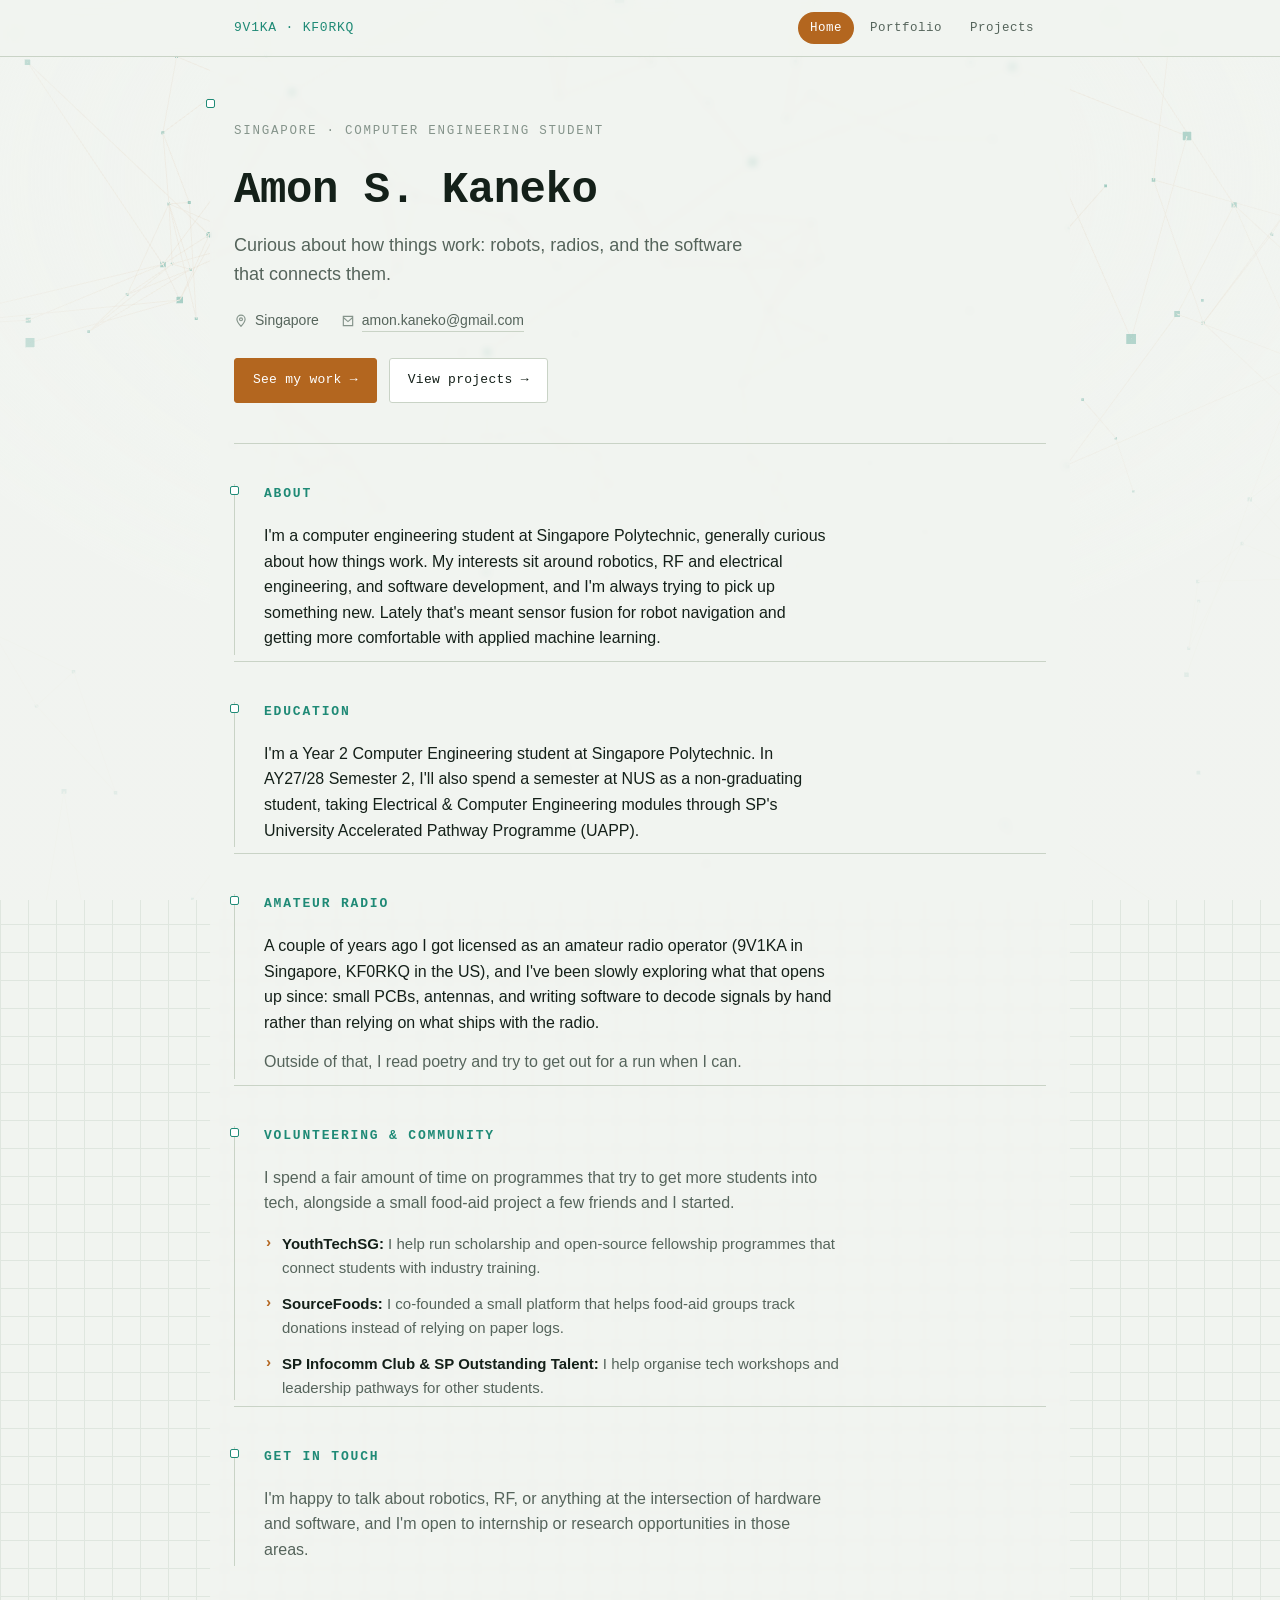
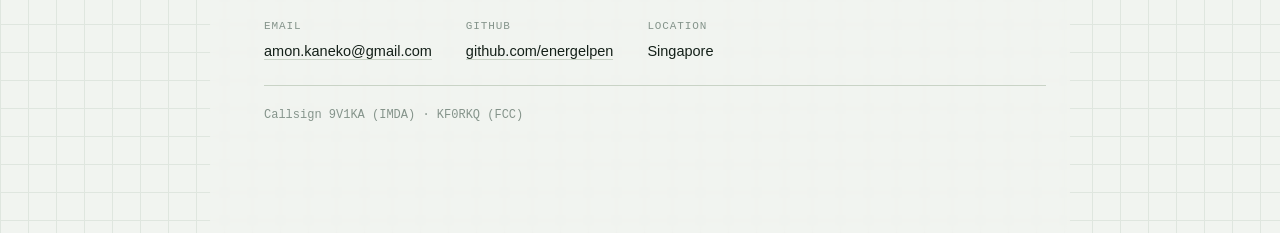
==== index.html @ b1187f6c "added portfolio page" ====
<!doctype html>
<html lang="en">
<head>
<meta charset="utf-8">
<meta name="viewport" content="width=device-width, initial-scale=1">
<title>Amon S. Kaneko</title>
<meta name="description" content="Amon S. Kaneko — computer engineering student interested in robotics, RF, and software development.">
<link rel="icon" type="image/svg+xml" href="data:image/svg+xml,%3Csvg xmlns='http://www.w3.org/2000/svg' viewBox='0 0 100 100'%3E%3Crect width='100' height='100' rx='16' fill='%230b1210'/%3E%3Ctext x='50' y='68' font-family='monospace' font-size='50' font-weight='700' fill='%23e0993f' text-anchor='middle'%3EAK%3C/text%3E%3C/svg%3E">
<link rel="stylesheet" href="css/style.css">
</head>
<body>

<canvas id="bg-canvas" aria-hidden="true"></canvas>
<div class="vignette" aria-hidden="true"></div>

<div class="app">
  <div class="topbar">
    <div class="topbar-inner">
      <a class="callsign" href="index.html">9V1KA &middot; KF0RKQ</a>
      <nav class="topnav">
        <a href="index.html">Home</a>
        <a href="portfolio.html">Portfolio</a>
        <a href="projects.html">Projects</a>
      </nav>
    </div>
  </div>

  <main class="wrap glass">
    <header class="hero reveal" style="--d:0">
      <p class="eyebrow">Singapore &middot; Computer Engineering Student</p>
      <h1>Amon S. Kaneko</h1>
      <p class="role">Curious about how things work: robots, radios, and the software that connects them.</p>
      <div class="hero-meta">
        <span class="meta-item">
          <svg viewBox="0 0 24 24" fill="none" stroke="currentColor" stroke-width="2"><path d="M12 21s7-7.2 7-12a7 7 0 1 0-14 0c0 4.8 7 12 7 12Z"/><circle cx="12" cy="9" r="2.5"/></svg>
          Singapore
        </span>
        <span class="meta-item">
          <svg viewBox="0 0 24 24" fill="none" stroke="currentColor" stroke-width="2"><path d="M4 4h16v16H4z"/><path d="m4 6 8 7 8-7"/></svg>
          <a href="mailto:amon.kaneko@gmail.com">amon.kaneko@gmail.com</a>
        </span>
      </div>
      <div class="cta-row">
        <a class="cta primary" href="portfolio.html">See my work &rarr;</a>
        <a class="cta" href="projects.html">View projects &rarr;</a>
      </div>
    </header>

    <section class="block reveal" style="--d:0">
      <span class="pad"></span>
      <h2>About</h2>
      <p class="lede">I'm a computer engineering student at Singapore Polytechnic, generally curious about how things work. My interests sit around robotics, RF and electrical engineering, and software development, and I'm always trying to pick up something new. Lately that's meant sensor fusion for robot navigation and getting more comfortable with applied machine learning.</p>
    </section>

    <section class="block reveal" style="--d:0">
      <span class="pad"></span>
      <h2>Education</h2>
      <p class="lede">I'm a Year 2 Computer Engineering student at Singapore Polytechnic. In AY27/28 Semester 2, I'll also spend a semester at NUS as a non-graduating student, taking Electrical &amp; Computer Engineering modules through SP's University Accelerated Pathway Programme (UAPP).</p>
    </section>

    <section class="block reveal" style="--d:0">
      <span class="pad"></span>
      <h2>Amateur Radio</h2>
      <p class="lede">A couple of years ago I got licensed as an amateur radio operator (9V1KA in Singapore, KF0RKQ in the US), and I've been slowly exploring what that opens up since: small PCBs, antennas, and writing software to decode signals by hand rather than relying on what ships with the radio.</p>
      <p class="lede muted">Outside of that, I read poetry and try to get out for a run when I can.</p>
    </section>

    <section class="block reveal" style="--d:0">
      <span class="pad"></span>
      <h2>Volunteering &amp; Community</h2>
      <p class="lede muted">I spend a fair amount of time on programmes that try to get more students into tech, alongside a small food-aid project a few friends and I started.</p>
      <ul class="plain-list" style="margin-top:16px;">
        <li><strong>YouthTechSG:</strong> I help run scholarship and open-source fellowship programmes that connect students with industry training.</li>
        <li><strong>SourceFoods:</strong> I co-founded a small platform that helps food-aid groups track donations instead of relying on paper logs.</li>
        <li><strong>SP Infocomm Club &amp; SP Outstanding Talent:</strong> I help organise tech workshops and leadership pathways for other students.</li>
      </ul>
    </section>

    <section class="block reveal" style="--d:0">
      <span class="pad"></span>
      <h2>Get in Touch</h2>
      <p class="lede muted">I'm happy to talk about robotics, RF, or anything at the intersection of hardware and software, and I'm open to internship or research opportunities in those areas.</p>
    </section>

    <footer class="contact reveal" style="--d:0">
      <span class="pad"></span>
      <div class="contact-grid">
        <div class="contact-item">
          <span class="label">Email</span>
          <a href="mailto:amon.kaneko@gmail.com">amon.kaneko@gmail.com</a>
        </div>
        <div class="contact-item">
          <span class="label">GitHub</span>
          <a href="https://github.com/energelpen" target="_blank" rel="noopener">github.com/energelpen</a>
        </div>
        <div class="contact-item">
          <span class="label">Location</span>
          Singapore
        </div>
      </div>
      <p class="sign-off">Callsign 9V1KA (IMDA) &middot; KF0RKQ (FCC)</p>
    </footer>
  </main>
</div>

<script src="js/three.min.js"></script>
<script src="js/site.js"></script>
</body>
</html>
---- css/style.css ----
:root {
  --bg: #f1f4f0;
  --bg-grid: #dfe6df;
  --surface: #ffffff;
  --surface-2: #e8ede6;
  --line: #c9d3c6;
  --ink: #142019;
  --muted: #55645b;
  --faint: #85948b;
  --accent: #b3661f;
  --accent-ink: #ffffff;
  --signal: #1f8a76;
  --radius: 3px;
  --mono: ui-monospace, "Cascadia Mono", "Segoe UI Mono", Consolas, "Liberation Mono", Menlo, monospace;
  --sans: -apple-system, BlinkMacSystemFont, "Segoe UI", Roboto, Helvetica, Arial, sans-serif;
}

@media (prefers-color-scheme: dark) {
  :root:not([data-theme="light"]) {
    --bg: #0b1210;
    --bg-grid: #101a16;
    --surface: #121b17;
    --surface-2: #16211c;
    --line: #24352c;
    --ink: #edf2ee;
    --muted: #9bb0a5;
    --faint: #5f7368;
    --accent: #e0993f;
    --accent-ink: #14100a;
    --signal: #5fe0c4;
  }
}

:root[data-theme="dark"] {
  --bg: #0b1210;
  --bg-grid: #101a16;
  --surface: #121b17;
  --surface-2: #16211c;
  --line: #24352c;
  --ink: #edf2ee;
  --muted: #9bb0a5;
  --faint: #5f7368;
  --accent: #e0993f;
  --accent-ink: #14100a;
  --signal: #5fe0c4;
}

* { box-sizing: border-box; }
html, body { height: 100%; }

body {
  margin: 0;
  background:
    linear-gradient(var(--bg-grid) 1px, transparent 1px) 0 0 / 100% 28px,
    linear-gradient(90deg, var(--bg-grid) 1px, transparent 1px) 0 0 / 28px 100%,
    var(--bg);
  color: var(--ink);
  font-family: var(--sans);
  font-size: 16px;
  line-height: 1.6;
  -webkit-font-smoothing: antialiased;
  overflow-x: hidden;
}

a { color: inherit; }
a:focus-visible, button:focus-visible { outline: 2px solid var(--signal); outline-offset: 2px; }

#bg-canvas {
  position: fixed; inset: 0; width: 100%; height: 100%;
  z-index: 0; display: block; pointer-events: none;
}
.vignette {
  position: fixed; inset: 0; z-index: 1; pointer-events: none;
  background: radial-gradient(ellipse 70% 60% at 50% 20%, transparent 0%, var(--bg) 92%);
  opacity: 0.9;
}

.app { position: relative; z-index: 2; }
.wrap { max-width: 860px; margin: 0 auto; padding: 0 24px 96px; }

.glass {
  background: color-mix(in srgb, var(--bg) 78%, transparent);
  backdrop-filter: blur(3px);
  -webkit-backdrop-filter: blur(3px);
}

/* ---- top bar ---- */
.topbar {
  position: sticky; top: 0; z-index: 20;
  background: color-mix(in srgb, var(--bg) 88%, transparent);
  backdrop-filter: blur(6px);
  border-bottom: 1px solid var(--line);
}
.topbar-inner {
  max-width: 860px; margin: 0 auto; padding: 12px 24px;
  display: flex; align-items: center; justify-content: space-between; gap: 16px;
}
.callsign {
  font-family: var(--mono); font-size: 13px; letter-spacing: 0.06em;
  color: var(--signal); white-space: nowrap; text-decoration: none;
}
.topnav { display: flex; gap: 4px; flex-wrap: wrap; font-family: var(--mono); font-size: 12.5px; letter-spacing: 0.04em; }
.topnav a {
  color: var(--muted); text-decoration: none;
  padding: 6px 12px; border-radius: 999px;
}
.topnav a:hover { color: var(--ink); }
.topnav a.active { color: var(--accent-ink); background: var(--accent); }

/* ---- scroll reveal ---- */
.reveal {
  opacity: 0; transform: translateY(22px);
  transition: opacity .7s cubic-bezier(.2,.7,.2,1), transform .7s cubic-bezier(.2,.7,.2,1);
  transition-delay: calc(var(--d, 0) * 70ms);
}
.reveal.is-in { opacity: 1; transform: none; }
@media (prefers-reduced-motion: reduce) {
  .reveal { transition: none; opacity: 1; transform: none; }
}

/* ---- hero ---- */
.hero { padding: 64px 0 40px; border-bottom: 1px solid var(--line); }
.eyebrow {
  font-family: var(--mono); font-size: 12.5px; letter-spacing: 0.14em; text-transform: uppercase;
  color: var(--faint); margin: 0 0 14px;
}
h1 {
  font-family: var(--mono); font-weight: 700; font-size: clamp(30px, 5vw, 44px);
  letter-spacing: -0.01em; margin: 0 0 6px; text-wrap: balance;
}
.role { font-size: 18px; color: var(--muted); margin: 0 0 20px; max-width: 52ch; }

.hero-meta { display: flex; flex-wrap: wrap; gap: 10px 22px; align-items: center; margin-bottom: 8px; }
.meta-item { font-size: 14px; color: var(--muted); display: flex; align-items: center; gap: 7px; }
.meta-item svg { width: 14px; height: 14px; flex: none; color: var(--faint); }
.meta-item a { text-decoration: none; border-bottom: 1px solid var(--line); }
.meta-item a:hover { border-color: var(--accent); color: var(--accent); }

.cta-row { display: flex; flex-wrap: wrap; gap: 12px; margin-top: 26px; }
.cta {
  font-family: var(--mono); font-size: 13px; letter-spacing: 0.02em; text-decoration: none;
  padding: 11px 18px; border-radius: var(--radius); border: 1px solid var(--line); cursor: pointer;
  background: var(--surface); color: var(--ink); transition: border-color .2s, color .2s, background .2s;
  display: inline-block;
}
.cta.primary { background: var(--accent); border-color: var(--accent); color: var(--accent-ink); }
.cta:hover { border-color: var(--signal); color: var(--signal); }
.cta.primary:hover { color: var(--accent-ink); background: color-mix(in srgb, var(--accent) 85%, black); border-color: var(--accent); }

/* ---- signal spine sections ---- */
section.block { position: relative; padding: 40px 0 6px 30px; }
section.block + section.block { border-top: 1px solid var(--line); }
section.block::before {
  content: ""; position: absolute; left: 0; top: 40px; bottom: 6px; width: 1px;
  background: var(--line);
}
.pad {
  position: absolute; left: -4px; top: 42px; width: 9px; height: 9px;
  border-radius: 2px; background: var(--surface); border: 1.5px solid var(--signal);
}
h2 {
  font-family: var(--mono); font-size: 13px; letter-spacing: 0.14em; text-transform: uppercase;
  color: var(--signal); margin: 0 0 18px;
}
.lede { font-size: 16px; color: var(--ink); max-width: 64ch; margin: 0 0 4px; }
.lede + .lede { margin-top: 14px; }
.lede.muted { color: var(--muted); }

/* ---- simple lists (volunteering, etc) ---- */
ul.plain-list { margin: 0; padding: 0; list-style: none; max-width: 66ch; }
ul.plain-list li {
  position: relative; padding-left: 18px; margin-bottom: 12px; font-size: 15px; color: var(--muted);
}
ul.plain-list li::before {
  content: "\203a"; position: absolute; left: 0; color: var(--accent); font-family: var(--mono); font-weight: 700;
}
ul.plain-list li strong { color: var(--ink); font-weight: 600; }
ul.plain-list li:last-child { margin-bottom: 0; }

/* ---- entries (experience / leadership) ---- */
.entry { margin-bottom: 28px; }
.entry:last-child { margin-bottom: 8px; }
.entry-head {
  display: flex; justify-content: space-between; align-items: baseline; gap: 16px; flex-wrap: wrap;
  margin-bottom: 4px;
}
.entry-role { font-weight: 700; font-size: 16px; }
.entry-org { color: var(--muted); font-weight: 400; }
.entry-date {
  font-family: var(--mono); font-size: 12.5px; color: var(--faint);
  white-space: nowrap; font-variant-numeric: tabular-nums;
}
.entry-loc { font-family: var(--mono); font-size: 12px; color: var(--faint); margin-bottom: 10px; }
ul.bullets { margin: 0; padding: 0; list-style: none; }
ul.bullets li { position: relative; padding-left: 18px; margin-bottom: 7px; color: var(--muted); font-size: 15px; }
ul.bullets li::before {
  content: "\203a"; position: absolute; left: 0; color: var(--accent); font-family: var(--mono); font-weight: 700;
}
ul.bullets li:last-child { margin-bottom: 0; }

/* ---- education ---- */
.edu-card {
  background: var(--surface); border: 1px solid var(--line); border-radius: var(--radius);
  padding: 18px 20px; margin-bottom: 16px;
}
.edu-top { display: flex; justify-content: space-between; gap: 16px; flex-wrap: wrap; margin-bottom: 6px; }
.edu-name { font-weight: 700; font-size: 15.5px; }
.edu-program { color: var(--muted); font-size: 14.5px; }
.edu-gpa { font-family: var(--mono); font-size: 12.5px; color: var(--signal); font-variant-numeric: tabular-nums; }
.honors { display: flex; flex-wrap: wrap; gap: 7px; margin-top: 10px; }
.honor {
  font-family: var(--mono); font-size: 11px; letter-spacing: 0.03em;
  background: var(--surface-2); color: var(--muted); border-radius: 999px; padding: 4px 10px;
}
.edu-note { font-size: 14px; color: var(--muted); margin-top: 10px; }

/* ---- skills ---- */
.skill-grid { display: grid; grid-template-columns: repeat(2, 1fr); gap: 22px 32px; }
@media (max-width: 640px) { .skill-grid { grid-template-columns: 1fr; } }
.skill-cat-label {
  font-family: var(--mono); font-size: 11.5px; letter-spacing: 0.1em; text-transform: uppercase;
  color: var(--faint); margin-bottom: 10px;
}
.skill-tags { display: flex; flex-wrap: wrap; gap: 7px; }
.skill-tag {
  font-size: 13.5px; color: var(--ink); background: var(--surface); border: 1px solid var(--line);
  border-radius: var(--radius); padding: 5px 10px;
}
.spoken-row { margin-top: 26px; padding-top: 22px; border-top: 1px solid var(--line); }

/* ---- licenses ---- */
.lic { display: flex; justify-content: space-between; gap: 16px; flex-wrap: wrap; padding: 14px 0; }
.lic + .lic { border-top: 1px solid var(--line); }
.lic-name { font-weight: 600; font-size: 15px; }
.lic-issuer { color: var(--muted); font-size: 13.5px; }
.lic-dates { font-family: var(--mono); font-size: 12.5px; color: var(--faint); text-align: right; white-space: nowrap; }

/* ---- footer ---- */
footer.contact { padding: 40px 0 0 30px; margin-top: 6px; }
.contact-grid { display: flex; flex-wrap: wrap; gap: 22px 34px; margin-bottom: 22px; }
.contact-item { font-size: 14.5px; }
.contact-item .label { font-family: var(--mono); font-size: 11px; letter-spacing: 0.08em; text-transform: uppercase; color: var(--faint); display: block; margin-bottom: 4px; }
.contact-item a { text-decoration: none; border-bottom: 1px solid var(--line); }
.contact-item a:hover { border-color: var(--accent); color: var(--accent); }
.sign-off { font-family: var(--mono); font-size: 12px; color: var(--faint); padding-top: 20px; border-top: 1px solid var(--line); }

/* ---- projects page ---- */
.projects-intro { padding: 56px 0 8px; }
.project-list { display: flex; flex-direction: column; gap: 28px; padding-bottom: 60px; }
.project-card {
  background: var(--surface); border: 1px solid var(--line); border-radius: 6px; padding: 26px 26px 24px;
}
.project-head { display: flex; justify-content: space-between; gap: 16px; flex-wrap: wrap; margin-bottom: 6px; }
.project-title { font-family: var(--mono); font-size: 17px; font-weight: 700; margin: 0; line-height: 1.35; }
.project-status {
  font-family: var(--mono); font-size: 10.5px; letter-spacing: 0.08em; text-transform: uppercase;
  padding: 4px 9px; border-radius: 999px; height: fit-content; white-space: nowrap;
}
.project-status.live { color: var(--signal); border: 1px solid var(--signal); }
.project-status.progress { color: var(--faint); border: 1px solid var(--line); }
.project-context { font-family: var(--mono); font-size: 12px; color: var(--faint); margin-bottom: 16px; }
.project-desc { font-size: 15px; color: var(--muted); max-width: 68ch; margin: 0 0 18px; }
.tag-row { display: flex; flex-wrap: wrap; gap: 7px; margin-bottom: 20px; }
.link-row { display: flex; flex-wrap: wrap; gap: 10px; margin-bottom: 20px; }
.plink {
  display: inline-flex; align-items: center; gap: 7px; font-family: var(--mono); font-size: 12.5px;
  text-decoration: none; padding: 8px 13px; border-radius: var(--radius); border: 1px solid var(--line);
  color: var(--ink);
}
.plink svg { width: 13px; height: 13px; }
.plink:hover { border-color: var(--signal); color: var(--signal); }
.plink.disabled { color: var(--faint); cursor: default; opacity: .7; }
.plink.disabled:hover { border-color: var(--line); color: var(--faint); }

.shot-row { display: flex; flex-wrap: wrap; gap: 16px; }
.shot {
  display: flex; flex-direction: column;
  flex: 1 1 320px; max-width: 420px;
  border-radius: var(--radius); overflow: hidden;
  background: var(--surface-2); border: 1px solid var(--line);
}
.shot .media { aspect-ratio: 16 / 10; min-height: 0; }
.shot .media img { width: 100%; height: 100%; object-fit: contain; display: block; cursor: zoom-in; }
.shot .media video { width: 100%; height: 100%; object-fit: contain; display: block; }
.shot figcaption {
  font-family: var(--mono); font-size: 11px; color: var(--faint);
  padding: 8px 10px; border-top: 1px solid var(--line); background: var(--surface);
}

.projects-note { font-size: 14px; color: var(--muted); padding: 0 0 60px 30px; }
.projects-note a { border-bottom: 1px solid var(--line); text-decoration: none; }
.projects-note a:hover { border-color: var(--accent); color: var(--accent); }

/* ---- lightbox ---- */
#lightbox {
  position: fixed; inset: 0; z-index: 100; display: none;
  align-items: center; justify-content: center; padding: 56px 24px;
  background: color-mix(in srgb, black 80%, var(--bg));
}
#lightbox.open { display: flex; }
#lightbox img {
  max-width: 92vw; max-height: 82vh; object-fit: contain;
  border-radius: 4px; box-shadow: 0 20px 60px rgba(0,0,0,.5);
}
#lightbox .lb-close {
  position: absolute; top: 18px; right: 22px; width: 40px; height: 40px;
  border-radius: 50%; border: 1px solid var(--line); background: var(--surface); color: var(--ink);
  display: flex; align-items: center; justify-content: center; cursor: pointer; padding: 0;
}
#lightbox .lb-close svg { width: 18px; height: 18px; }
#lightbox .lb-caption {
  position: absolute; bottom: 24px; left: 50%; transform: translateX(-50%);
  font-family: var(--mono); font-size: 12.5px; color: var(--muted);
  background: var(--surface); border: 1px solid var(--line); padding: 7px 14px; border-radius: 999px;
  max-width: 90vw; text-align: center;
}
@media (prefers-reduced-motion: no-preference) {
  #lightbox img { animation: lb-in .18s ease; }
}
@keyframes lb-in { from { opacity: 0; transform: scale(.97); } to { opacity: 1; transform: none; } }
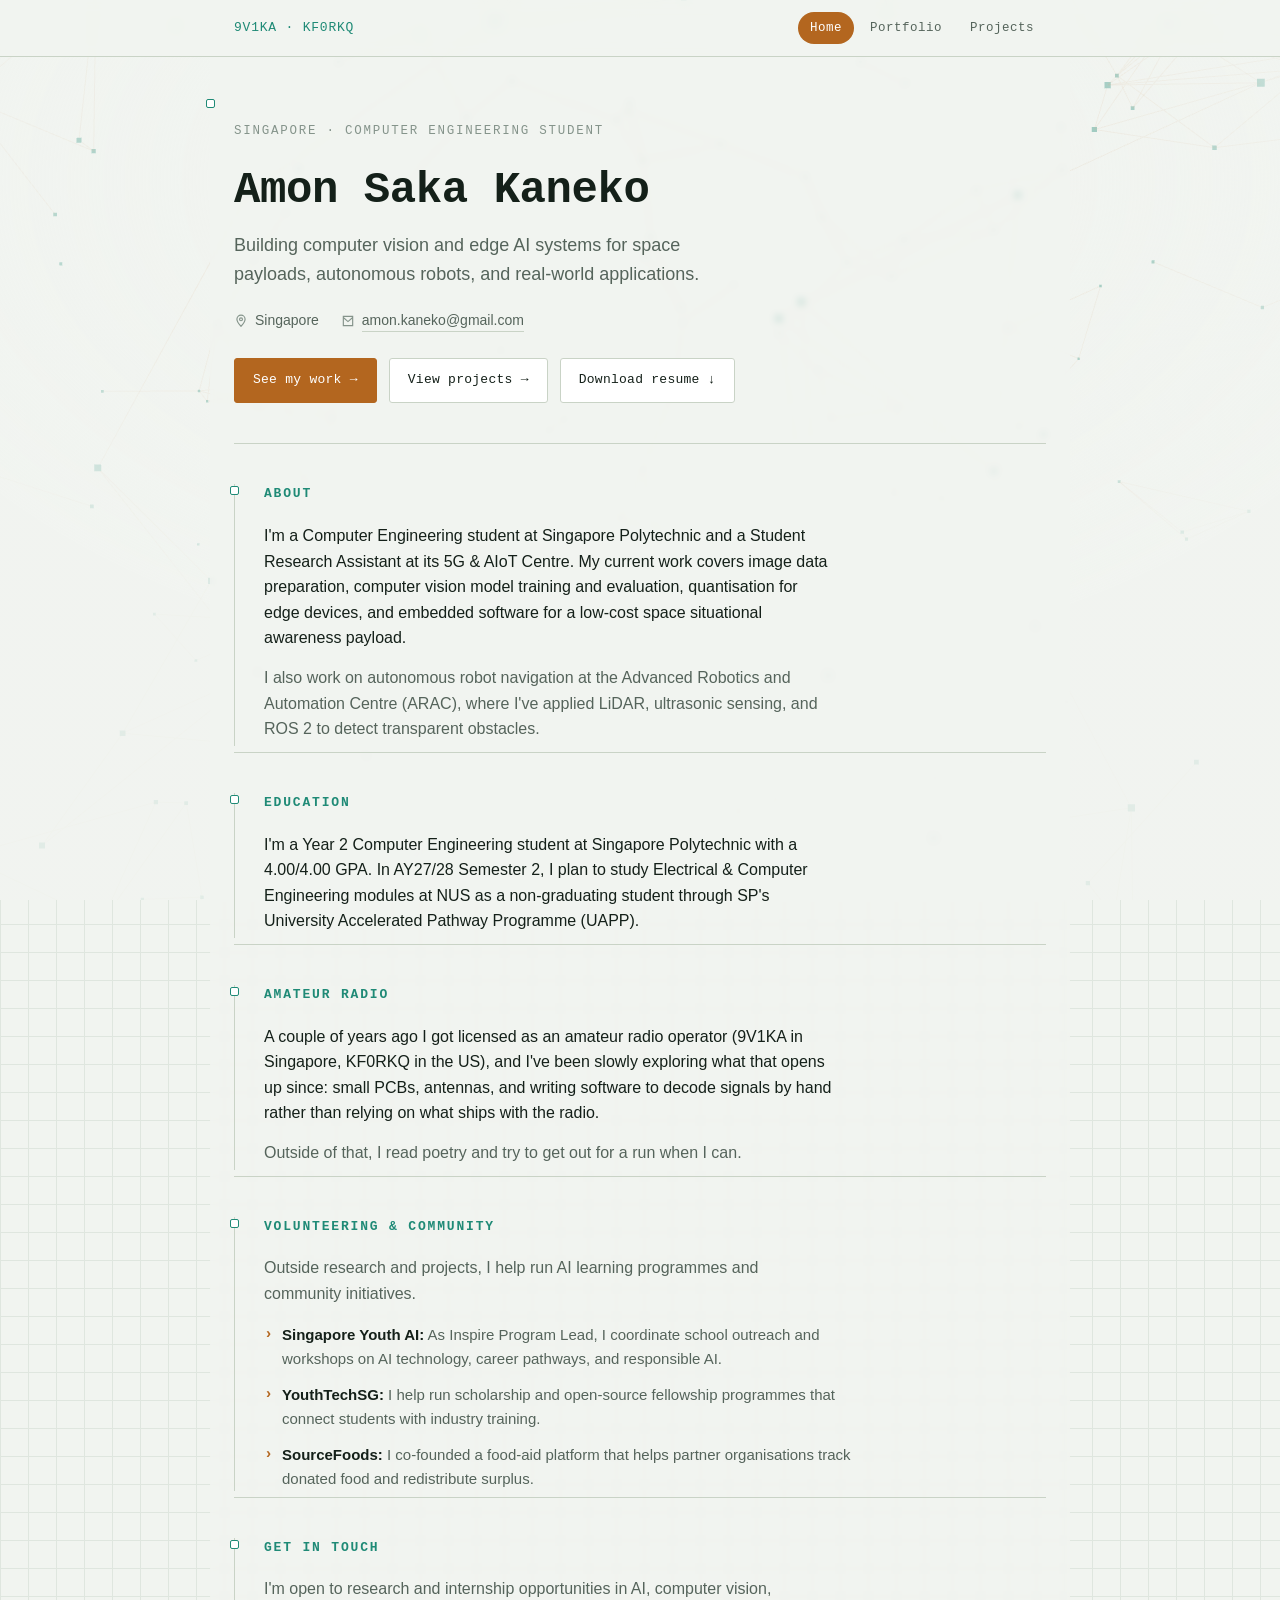
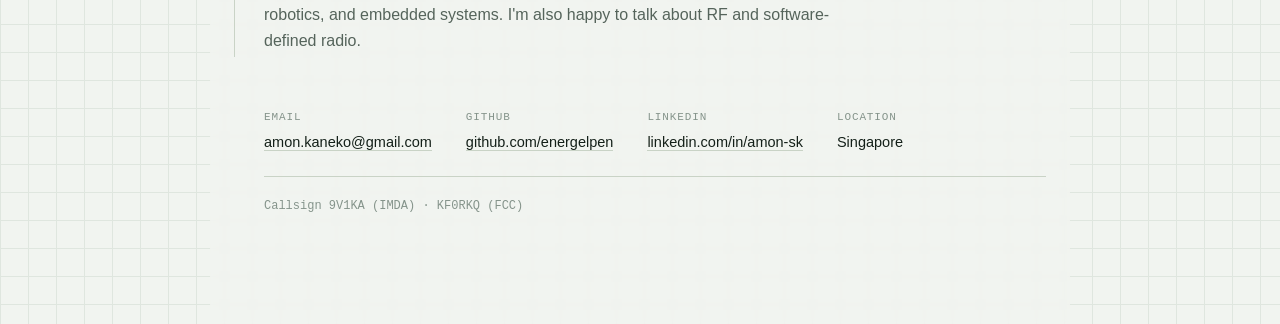
==== commit 07a387ea: "Refresh AI portfolio and resume" ====
--- a/index.html
+++ b/index.html
@@ -3,8 +3,8 @@
 <head>
 <meta charset="utf-8">
 <meta name="viewport" content="width=device-width, initial-scale=1">
-<title>Amon S. Kaneko</title>
-<meta name="description" content="Amon S. Kaneko — computer engineering student interested in robotics, RF, and software development.">
+<title>Amon Saka Kaneko</title>
+<meta name="description" content="Amon Saka Kaneko — computer engineering student and research assistant working in AI, computer vision, robotics, and edge computing.">
 <link rel="icon" type="image/svg+xml" href="data:image/svg+xml,%3Csvg xmlns='http://www.w3.org/2000/svg' viewBox='0 0 100 100'%3E%3Crect width='100' height='100' rx='16' fill='%230b1210'/%3E%3Ctext x='50' y='68' font-family='monospace' font-size='50' font-weight='700' fill='%23e0993f' text-anchor='middle'%3EAK%3C/text%3E%3C/svg%3E">
 <link rel="stylesheet" href="css/style.css">
 </head>
@@ -28,8 +28,8 @@
   <main class="wrap glass">
     <header class="hero reveal" style="--d:0">
       <p class="eyebrow">Singapore &middot; Computer Engineering Student</p>
-      <h1>Amon S. Kaneko</h1>
-      <p class="role">Curious about how things work: robots, radios, and the software that connects them.</p>
+      <h1>Amon Saka Kaneko</h1>
+      <p class="role">Building computer vision and edge AI systems for space payloads, autonomous robots, and real-world applications.</p>
       <div class="hero-meta">
         <span class="meta-item">
           <svg viewBox="0 0 24 24" fill="none" stroke="currentColor" stroke-width="2"><path d="M12 21s7-7.2 7-12a7 7 0 1 0-14 0c0 4.8 7 12 7 12Z"/><circle cx="12" cy="9" r="2.5"/></svg>
@@ -43,19 +43,21 @@
       <div class="cta-row">
         <a class="cta primary" href="portfolio.html">See my work &rarr;</a>
         <a class="cta" href="projects.html">View projects &rarr;</a>
+        <a class="cta" href="Amon_Saka_Kaneko_Resume.pdf" download>Download resume &darr;</a>
       </div>
     </header>
 
     <section class="block reveal" style="--d:0">
       <span class="pad"></span>
       <h2>About</h2>
-      <p class="lede">I'm a computer engineering student at Singapore Polytechnic, generally curious about how things work. My interests sit around robotics, RF and electrical engineering, and software development, and I'm always trying to pick up something new. Lately that's meant sensor fusion for robot navigation and getting more comfortable with applied machine learning.</p>
+      <p class="lede">I'm a Computer Engineering student at Singapore Polytechnic and a Student Research Assistant at its 5G &amp; AIoT Centre. My current work covers image data preparation, computer vision model training and evaluation, quantisation for edge devices, and embedded software for a low-cost space situational awareness payload.</p>
+      <p class="lede muted">I also work on autonomous robot navigation at the Advanced Robotics and Automation Centre (ARAC), where I've applied LiDAR, ultrasonic sensing, and ROS 2 to detect transparent obstacles.</p>
     </section>
 
     <section class="block reveal" style="--d:0">
       <span class="pad"></span>
       <h2>Education</h2>
-      <p class="lede">I'm a Year 2 Computer Engineering student at Singapore Polytechnic. In AY27/28 Semester 2, I'll also spend a semester at NUS as a non-graduating student, taking Electrical &amp; Computer Engineering modules through SP's University Accelerated Pathway Programme (UAPP).</p>
+      <p class="lede">I'm a Year 2 Computer Engineering student at Singapore Polytechnic with a 4.00/4.00 GPA. In AY27/28 Semester 2, I plan to study Electrical &amp; Computer Engineering modules at NUS as a non-graduating student through SP's University Accelerated Pathway Programme (UAPP).</p>
     </section>
 
     <section class="block reveal" style="--d:0">
@@ -68,18 +70,18 @@
     <section class="block reveal" style="--d:0">
       <span class="pad"></span>
       <h2>Volunteering &amp; Community</h2>
-      <p class="lede muted">I spend a fair amount of time on programmes that try to get more students into tech, alongside a small food-aid project a few friends and I started.</p>
+      <p class="lede muted">Outside research and projects, I help run AI learning programmes and community initiatives.</p>
       <ul class="plain-list" style="margin-top:16px;">
+        <li><strong>Singapore Youth AI:</strong> As Inspire Program Lead, I coordinate school outreach and workshops on AI technology, career pathways, and responsible AI.</li>
         <li><strong>YouthTechSG:</strong> I help run scholarship and open-source fellowship programmes that connect students with industry training.</li>
-        <li><strong>SourceFoods:</strong> I co-founded a small platform that helps food-aid groups track donations instead of relying on paper logs.</li>
-        <li><strong>SP Infocomm Club &amp; SP Outstanding Talent:</strong> I help organise tech workshops and leadership pathways for other students.</li>
+        <li><strong>SourceFoods:</strong> I co-founded a food-aid platform that helps partner organisations track donated food and redistribute surplus.</li>
       </ul>
     </section>
 
     <section class="block reveal" style="--d:0">
       <span class="pad"></span>
       <h2>Get in Touch</h2>
-      <p class="lede muted">I'm happy to talk about robotics, RF, or anything at the intersection of hardware and software, and I'm open to internship or research opportunities in those areas.</p>
+      <p class="lede muted">I'm open to research and internship opportunities in AI, computer vision, robotics, and embedded systems. I'm also happy to talk about RF and software-defined radio.</p>
     </section>
 
     <footer class="contact reveal" style="--d:0">
@@ -92,6 +94,10 @@
         <div class="contact-item">
           <span class="label">GitHub</span>
           <a href="https://github.com/energelpen" target="_blank" rel="noopener">github.com/energelpen</a>
+        </div>
+        <div class="contact-item">
+          <span class="label">LinkedIn</span>
+          <a href="https://www.linkedin.com/in/amon-sk/" target="_blank" rel="noopener">linkedin.com/in/amon-sk</a>
         </div>
         <div class="contact-item">
           <span class="label">Location</span>
--- a/css/style.css
+++ b/css/style.css
@@ -276,6 +276,7 @@
 .shot {
   display: flex; flex-direction: column;
   flex: 1 1 320px; max-width: 420px;
+  margin: 0;
   border-radius: var(--radius); overflow: hidden;
   background: var(--surface-2); border: 1px solid var(--line);
 }
